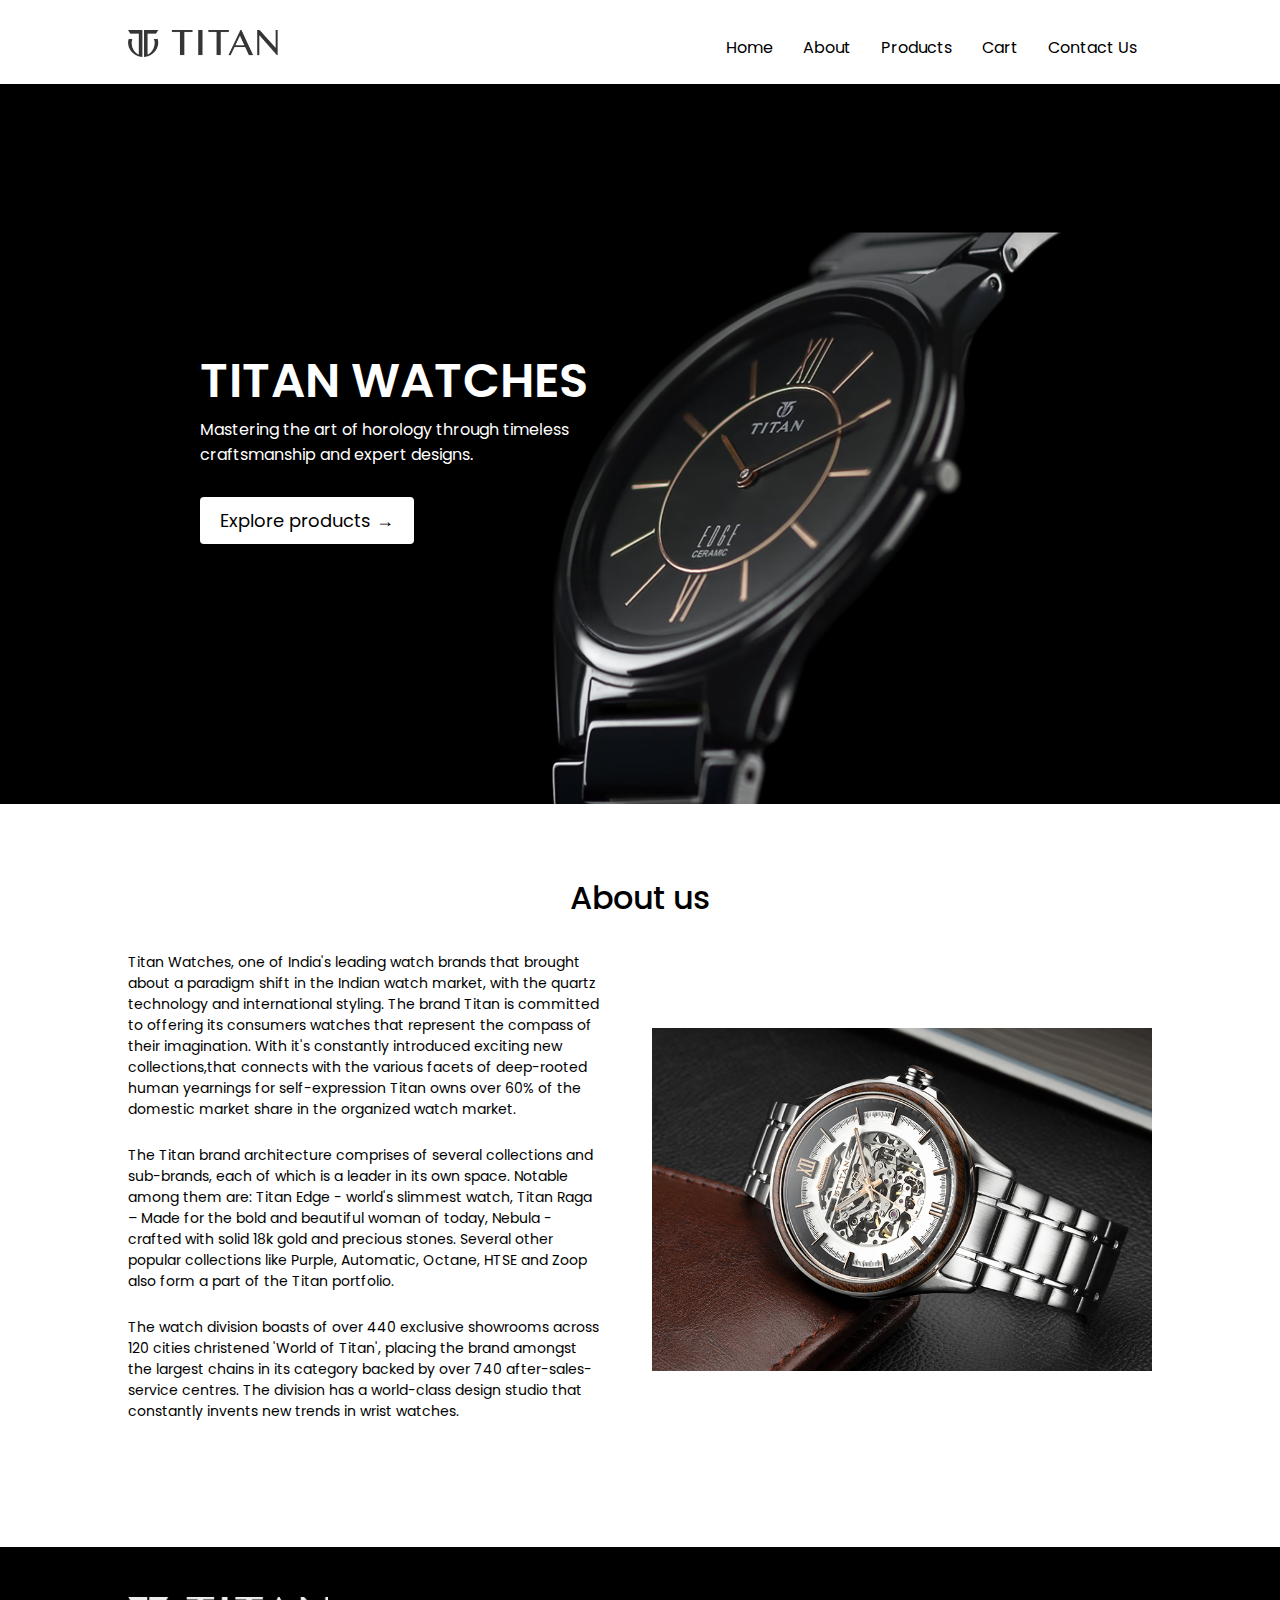
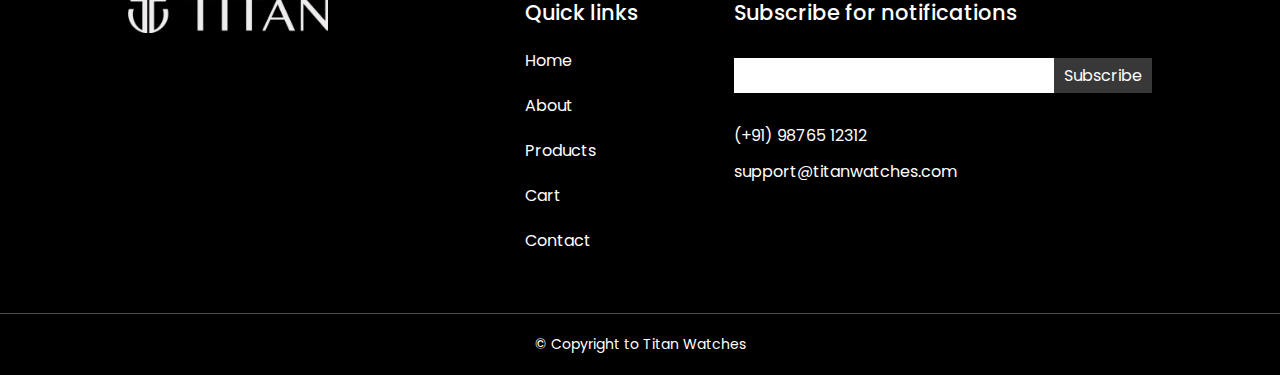
==== about.html @ 7f7f00b6 "product, about, home page completed" ====
<!DOCTYPE html>
<html lang="en">

<head>
    <meta charset="UTF-8" />
    <meta http-equiv="X-UA-Compatible" content="IE=edge" />
    <meta name="viewport" content="width=device-width, initial-scale=1.0" />
    <title>Titan watch</title>

    <!-- Google font : poppins -->
    <link rel="preconnect" href="https://fonts.googleapis.com" />
    <link rel="preconnect" href="https://fonts.gstatic.com" crossorigin />
    <link href="https://fonts.googleapis.com/css2?family=Poppins:wght@200;300;400;500;600;700;800;900&display=swap"
        rel="stylesheet" />

    <!-- external stylesheet -->
    <link rel="stylesheet" href="style.css" />
    <link rel="stylesheet" href="about.css">
</head>

<body>
    <div class="container">
        <header>
            <nav class="navbar">
                <ul>
                    <div class="logo-container">
                        <li>
                            <img src="./images/logo-black.png" alt="Titan Logo" />
                        </li>
                    </div>
                    <div class="nav__items">
                        <li class="nav__item">
                            <a href="./index.html">Home</a>
                        </li>
                        <li class="nav__item">
                            <a href="./about.html">About</a>
                        </li>
                        <li class="nav__item">
                            <a href="./products.html">Products</a>
                        </li>
                        <li class="nav__item">
                            <a href="./cart.html">Cart</a>
                        </li>
                        <li class="nav__item">
                            <a href="./contact.html">Contact Us</a>
                        </li>
                    </div>
                </ul>
            </nav>
        </header>
    </div>
    <div class="hero">
        <div class="hero__content">
            <h1 class="hero__heading">
                TITAN WATCHES
            </h1>
            <p class="hero__description">
                Mastering the art of horology through timeless craftsmanship and expert designs. </p>
            <a href="./products.html">
                <button class="hero__cta">
                    Explore products &rarr;
                </button>
            </a>
        </div>
    </div>
    <h1 class="products__heading">About us</h1>
    <div class="about__container container">
        <div class="about">
            <p>Titan Watches, one of India's leading watch brands that brought about a paradigm shift in the Indian watch market, with
            the quartz technology and international styling. The brand Titan is committed to offering its consumers watches that
            represent the compass of their imagination. With it's constantly introduced exciting new collections,that connects with
            the various facets of deep-rooted human yearnings for self-expression Titan owns over 60% of the domestic market share
            in the organized watch market.</p>
            <br>
            
            <p> The Titan brand architecture comprises of several collections and sub-brands, each of which is a leader in its own
            space. Notable among them are: Titan Edge - world's slimmest watch, Titan Raga – Made for the bold and beautiful woman
            of today, Nebula - crafted with solid 18k gold and precious stones. Several other popular collections like Purple,
            Automatic, Octane, HTSE and Zoop also form a part of the Titan portfolio.
            </p>
            <br>
            <p> The watch division boasts of over 440 exclusive showrooms across 120 cities christened 'World of Titan', placing the
            brand amongst the largest chains in its category backed by over 740 after-sales-service centres. The division has a
            world-class design studio that constantly invents new trends in wrist watches.</p>
            <br>
        </div>
        <div class="about__image">
            <img src="./images/about-descrip-image.jpg" alt="">
        </div>
    </div>


    <div class="footer__fullwidth">
        <footer class="container">
            <div class="footer__logo">
                <img src="./images/logo-white.png" alt="" />
            </div>
            <div class="footer__links">
                <h3 class="footer__heading">Quick links</h3>
                <ul class="footer__navitems nav__items">
                    <li class="footer__navitem nav__item">
                        <a href="./index.html">Home</a>
                    </li>
                    <li class="footer__navitem nav__item">
                        <a href="./about.html">About</a>
                    </li>
                    <li class="footer__navitem nav__item">
                        <a href="./products.html">Products</a>
                    </li>
                    <li class="footer__navitem nav__item">
                        <a href="./cart.html">Cart</a>
                    </li>
                    <li class="footer__navitem nav__item">
                        <a href="./contact.html">Contact</a>
                    </li>
                </ul>
            </div>
            <div class="footer__subscribe">
                <h3 class="footer__heading">Subscribe for notifications</h3>
                <form class="form">
                    <input type="text" />
                    <button>Subscribe</button>
                </form>
                <div class="footer__contact">
                    <p>(+91) 98765 12312</p>
                    <p>support@titanwatches.com</p>
                </div>
            </div>
        </footer>
        <p class="copyright">&copy; Copyright to Titan Watches</p>
    </div>
</body>

</html>
---- style.css ----
*,
*::after,
*::before {
    margin: 0;
    padding: 0;
    box-sizing: border-box;
    font-family: poppins, sans-serif;
    font-size: 16px;
}

.container {
    max-width: 1024px;
    margin: 0 auto;
}

body {
    font-size: 16px;
}

header {
    margin-top: 30px;
}

.navbar ul {
    list-style-type: none;
    display: flex;
    align-content: center;
    justify-content: space-between;
}

.logo-container img {
    width: 150px;
}

.nav__items {
    display: flex;
    align-items: center;
    list-style-type: none;
}

.nav__item a {
    color: black;
    padding: 10px 15px;
    text-decoration: none;
}

.nav__item a:hover {
    font-weight: 700;
}

.hero {
    display: flex;
    align-items: center;
    justify-content: center;
    margin: auto;
    margin-top: 100px;
    margin-bottom: 70px;
    /* background-color: orange; */
}

.hero__content {
}

.hero__heading {
    font-family: Poppins;
    font-style: normal;
    font-weight: 600;
    font-size: 48px;
}

.hero__description {
}

.hero__cta {
    padding: 10px 20px;
    background-color: black;
    font-size: 18px;
    border: none;
    color: white;
    margin-top: 30px;
    border-radius: 4px;
    cursor: pointer;
}

.hero__image img {
    width: 400px;
}

.features {
    display: flex;
    padding: 20px;
    border-top: 1px solid rgb(192, 192, 192);
    border-bottom: 1px solid rgb(192, 192, 192);
    margin-bottom: 50px;
}

.feature {
    display: flex;
    align-items: flex-start;
    /* background-color: purple; */
    margin: 10px;
}

.feature__icon {
    width: 50px;
    height: 40px;
    margin-right: 20px;
}

.feature__icon img {
    width: 100%;
    height: 100%;
    object-fit: contain;
}

.feature__heading {
    font-size: 18px;
    font-weight: 600;
    margin-bottom: 5px;
}

.products {
    /* background-color: gray; */
    margin-top: 70px;
}

.products__heading {
    text-align: center;
    margin: 30px 0px;
    font-size: 32px;
    font-weight: 500;
}

.products__container {
    display: flex;
}

.product {
    margin: 5px 20px;
    /* background-color: orange; */
    padding: 10px 20px;
    display: flex;
    align-items: center;
    flex-direction: column;
    box-shadow: 0px 4px 22px rgba(0, 0, 0, 0.1);
}

.product__image {
    width: 250px;
    height: 250px;
    margin: 20px 0;
}
.product__image img {
    width: 100%;
    height: 100%;
    object-fit: contain;
}

.product__details {
}

.product__name {
    font-weight: 600;
    font-size: 16px;
    line-height: 24px;
}

.product__price {
    margin-top: 10px;
    margin-bottom: 10px;
    font-weight: 600;
    font-size: 20px;
    line-height: 30px;
}

.product__buttons {
    margin: 10px 0;
}

.btn {
    padding: 10px 20px;
    background-color: none;
}

.btn--buy {
    background-color: black;
    color: white;
    border: none;
    margin-right: 15px;
}

.btn--cart {
    background-color: rgb(216, 216, 216);
    border: none;
}





.subimage {
    /* width: 100vw; */
    margin: 50px 0;
    margin-bottom: 0;
}

.subimage img{
    width: 100%;
    height : 100%;
    object-fit: contain;
}





.footer__fullwidth{
    background-color: black;
}

footer{
    padding: 50px 0;
    display: flex;
    align-items: flex-start;
    justify-content: space-between;
        background-color: black;
    color: white;
}

.footer__logo img{
    width: 200px;
}

.footer__navitems{
    flex-direction: column;
    align-items: flex-start;
}

.footer__heading{
    font-size: 21px;
    font-weight: 500;
    margin-bottom: 10px;
}

.footer__navitem{
    margin: 0;
    margin: 10px 0;
}

.footer__navitem a{
    color: white;
    margin: 0;
    padding: 0;
}

.footer__links{
    margin-left: 100px;
}

.footer__contact{
    margin-top: 30px;
}

.form{
    margin-top: 30px;
}

.form input{
    padding: 5px 5px;
    border: none;
}

.form button{
    padding: 5px 10px;
    margin-left: -10px;
    border: none;
    background-color: #383838;
    color: white;
}

.footer__contact p:nth-child(2){
    margin-top: 11px;
}

.copyright{
    color: rgb(255, 255, 255);
    text-align: center;
    padding: 20px;
    border-top: 1px solid rgba(199, 199, 199, 0.377);
    font-size: 14px;
}
---- about.css ----
.hero{
    background: url(./images/about-hero-image.jpg);
    height: 80vh;
    background-size: contain;
    background-position: bottom right;
    background-repeat: no-repeat;
    margin-top: 20px;
    color: white;
    background-color: black;
    display: flex;
    justify-content: flex-start;
}

.hero__content{
    position: relative;
    left: 200px;
}

.hero__description{
    width: 400px;
}

.hero__cta{
    background-color: white;
    color: black;
}

.about__container{
    margin-bottom: 100px;
    display: flex;
}

.about p{
    font-size: 14px;
}

.about__image img{
    width: 500px;
    height: 100%;
    object-fit: contain;
    margin-left: 50px;
}
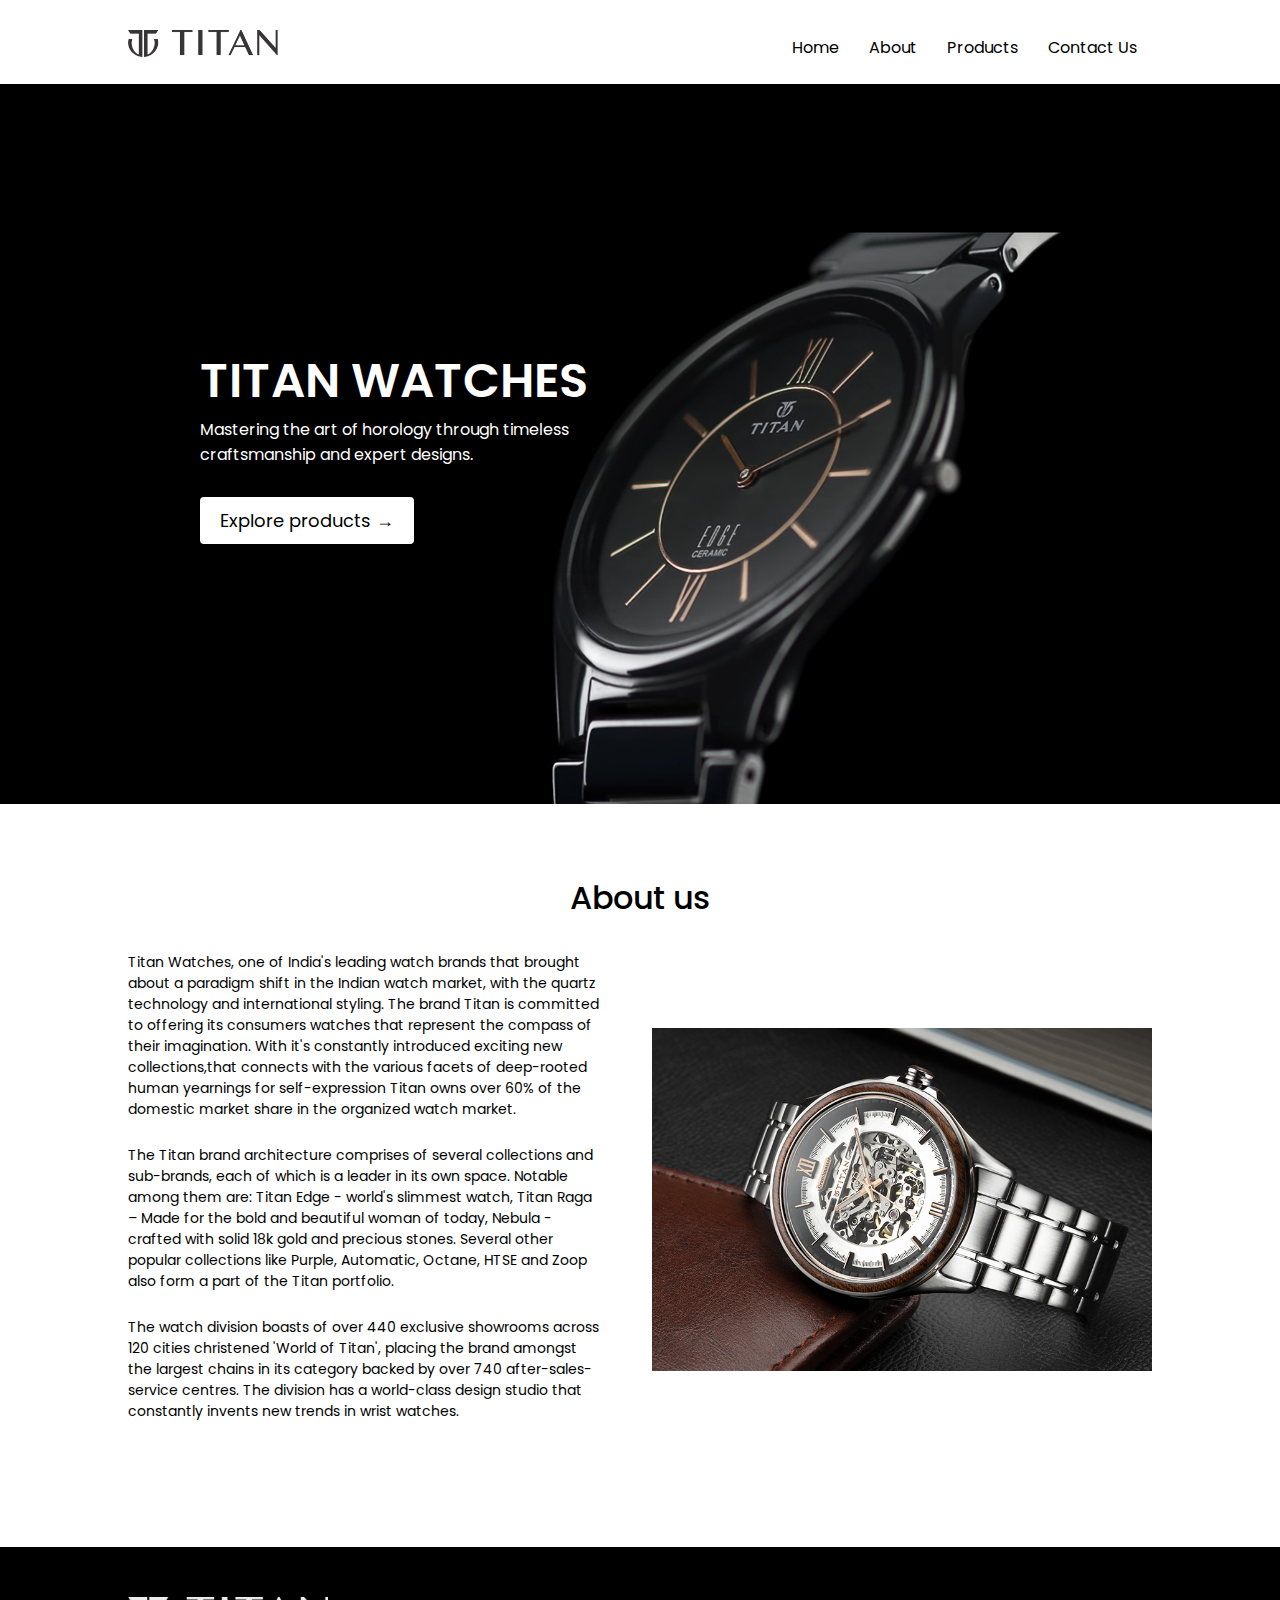
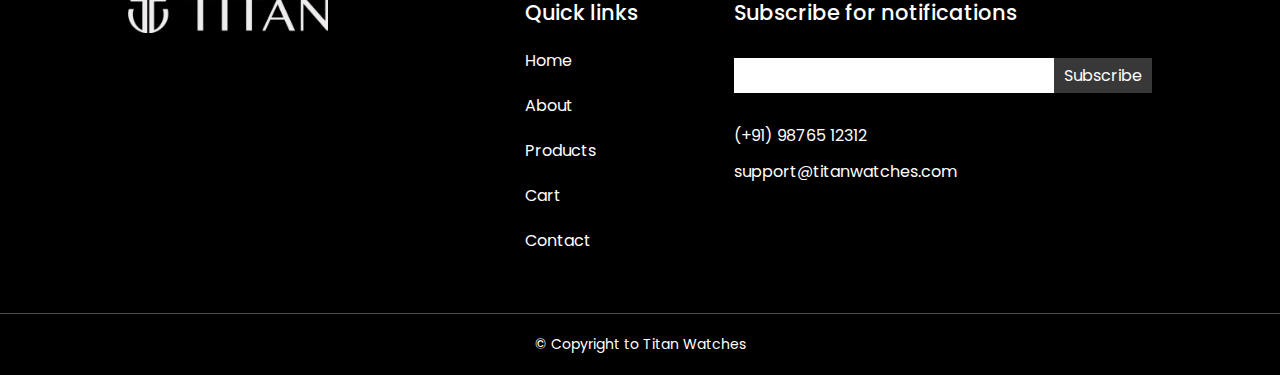
==== commit 6efa4548: "cart is removed from nav" ====
--- a/about.html
+++ b/about.html
@@ -38,9 +38,9 @@
                         <li class="nav__item">
                             <a href="./products.html">Products</a>
                         </li>
-                        <li class="nav__item">
+                        <!-- <li class="nav__item">
                             <a href="./cart.html">Cart</a>
-                        </li>
+                        </li> -->
                         <li class="nav__item">
                             <a href="./contact.html">Contact Us</a>
                         </li>
--- a/style.css
+++ b/style.css
@@ -26,6 +26,7 @@
     display: flex;
     align-content: center;
     justify-content: space-between;
+    width: 100%;
 }
 
 .logo-container img {
@@ -187,6 +188,8 @@
     color: white;
     border: none;
     margin-right: 15px;
+    width: 100%;
+    margin-top: 30px;
 }
 
 .btn--cart {
